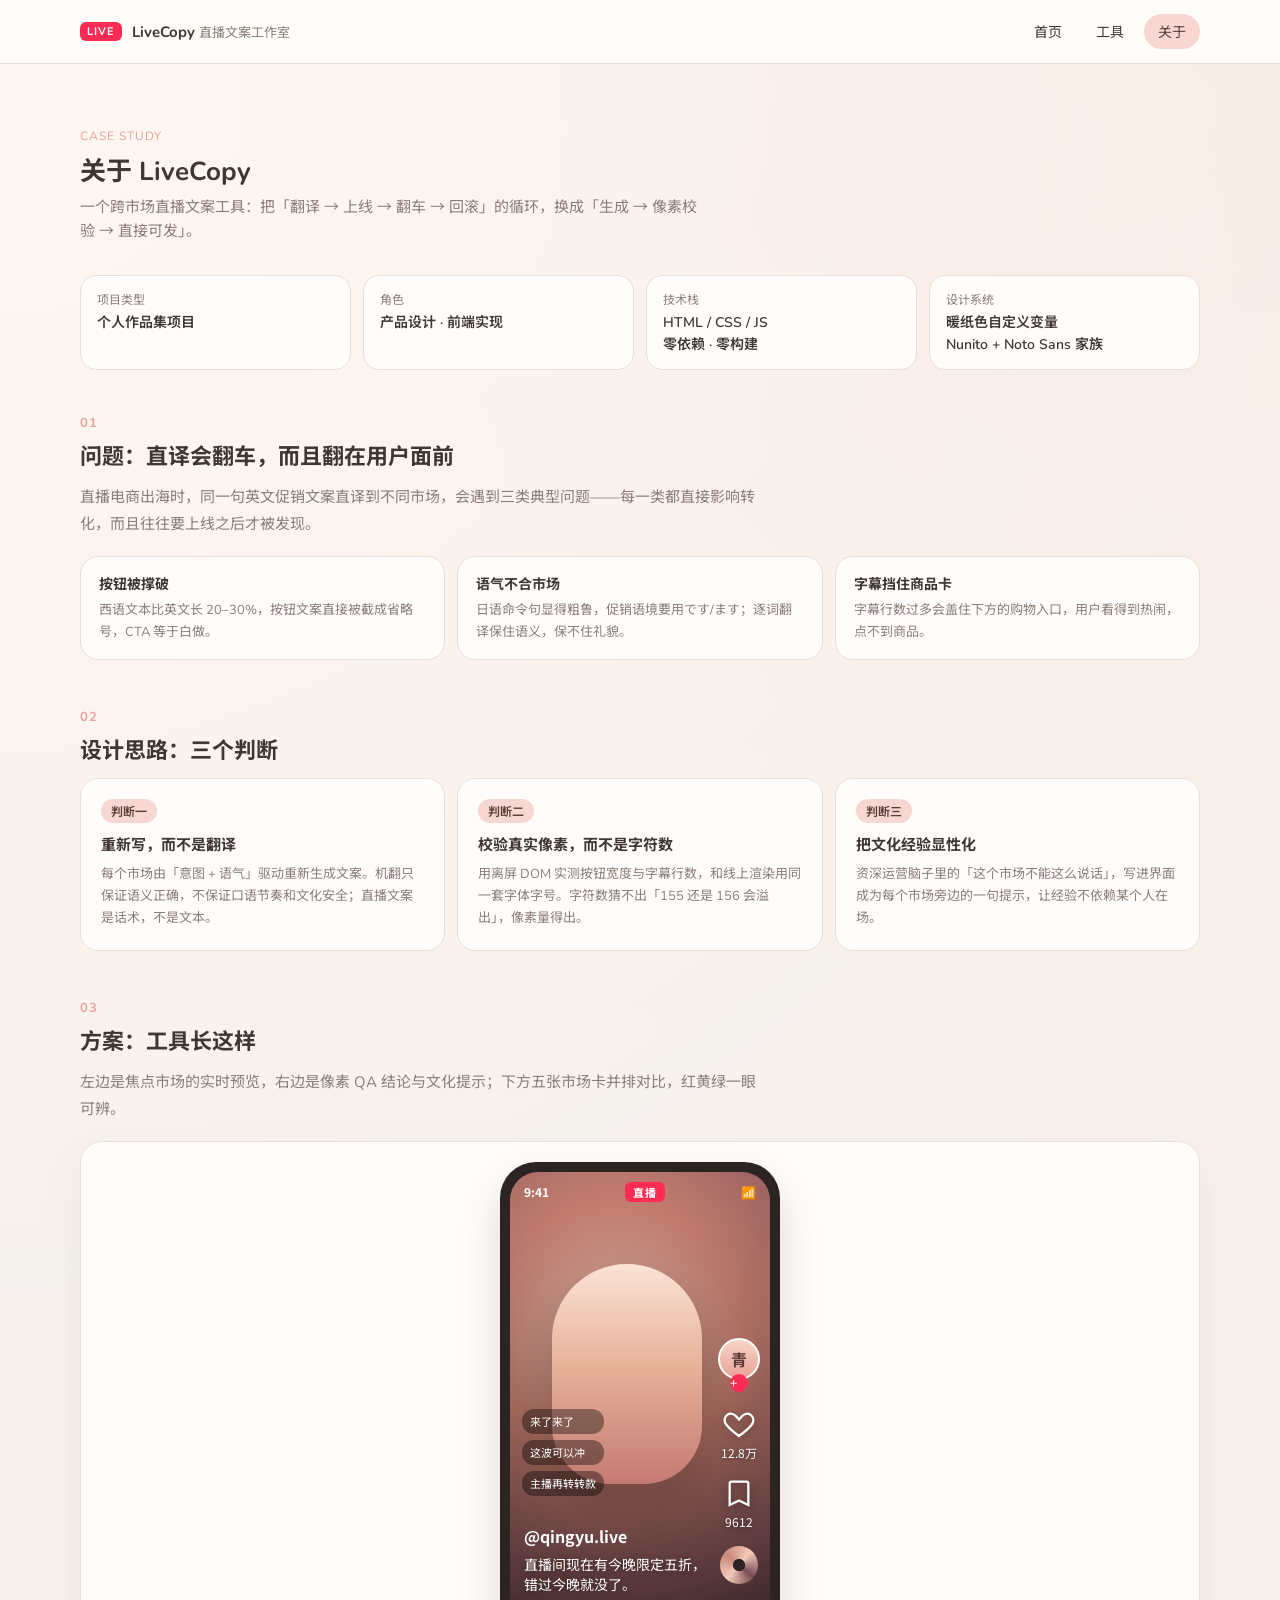
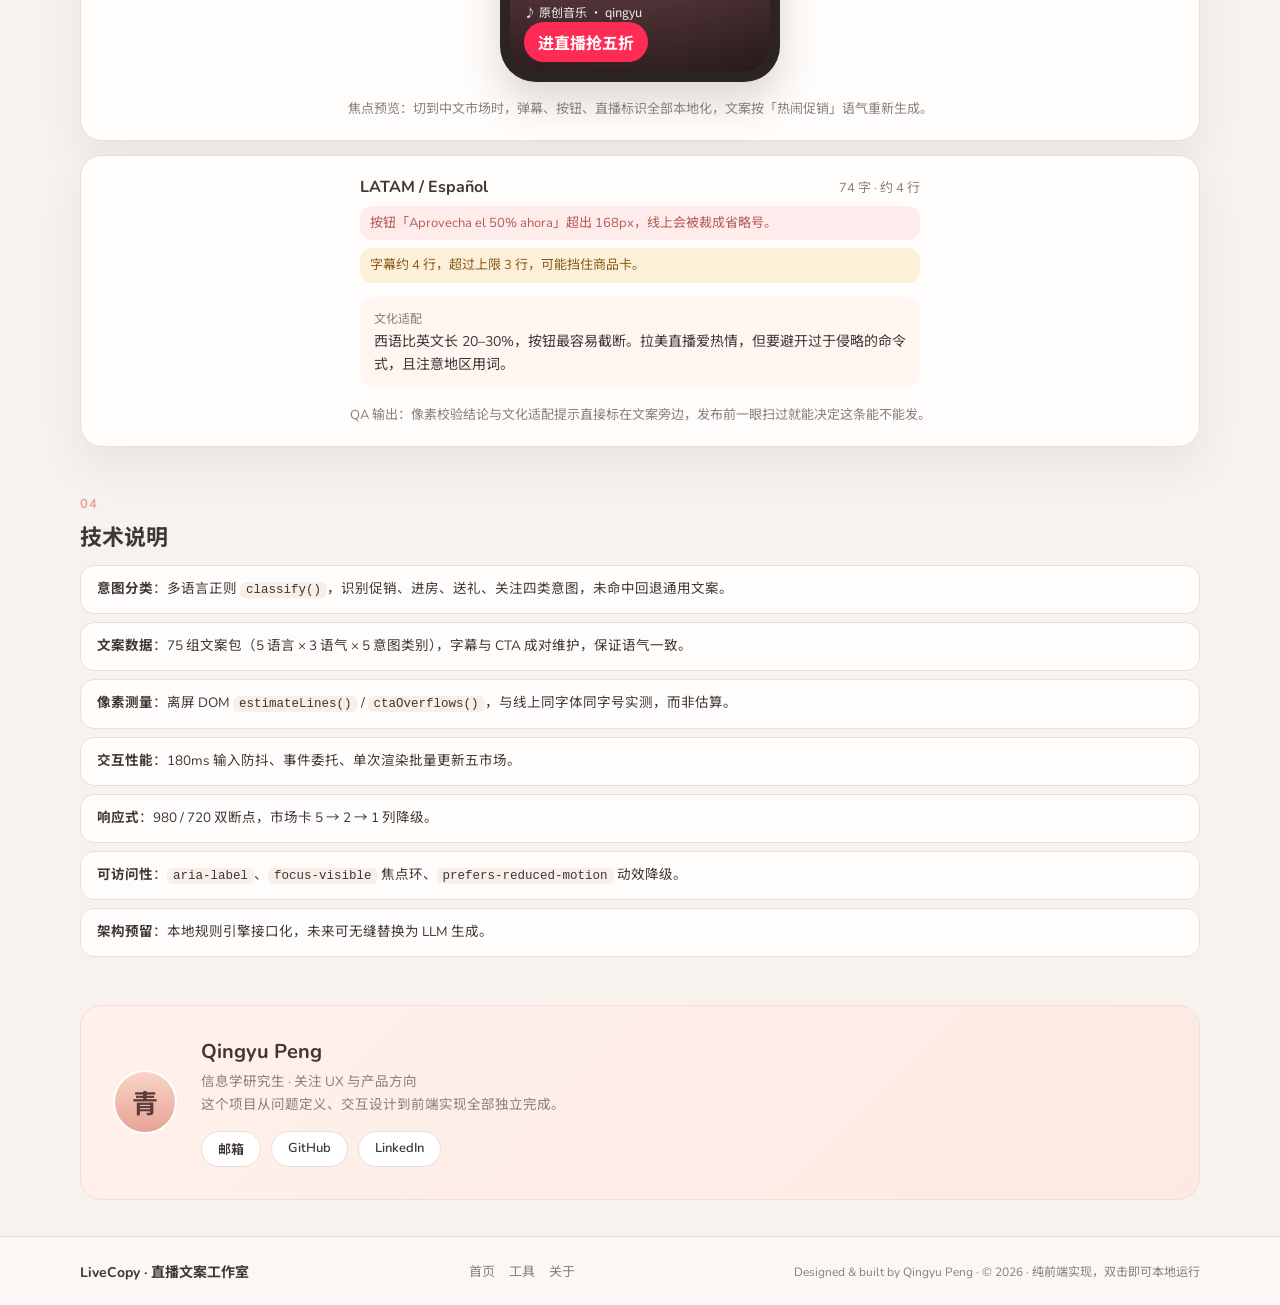
==== about.html @ 01140894 "Add files via upload" ====
<!doctype html>
<html lang="zh-CN">
<head>
  <meta charset="utf-8" />
  <meta name="viewport" content="width=device-width,initial-scale=1" />
  <title>关于 · LiveCopy 直播文案工作室</title>
  <meta name="description" content="LiveCopy 的设计思路：为什么重新写而不是翻译、为什么用真实像素校验、如何把文化适配显性化。Qingyu Peng 的作品集项目。" />
  <meta property="og:title" content="关于 · LiveCopy 直播文案工作室" />
  <meta property="og:description" content="一个跨市场直播文案工具的完整设计过程与思考。" />
  <meta property="og:type" content="website" />
  <link rel="icon" href="data:image/svg+xml,%3Csvg xmlns='http://www.w3.org/2000/svg' viewBox='0 0 32 32'%3E%3Crect width='32' height='32' rx='8' fill='%23fe2c55'/%3E%3Ctext x='16' y='22' font-size='16' text-anchor='middle' fill='white'%3E直%3C/text%3E%3C/svg%3E" />
  <link rel="preconnect" href="https://fonts.googleapis.com" />
  <link rel="preconnect" href="https://fonts.gstatic.com" crossorigin />
  <link href="https://fonts.googleapis.com/css2?family=Noto+Sans+JP:wght@400;700&family=Noto+Sans+KR:wght@400;700&family=Noto+Sans+SC:wght@400;700&family=Nunito:wght@400;500;600;700&display=swap" rel="stylesheet" />
  <link rel="stylesheet" href="styles.css" />
</head>
<body data-page="about">
  <header class="site-nav">
    <div class="nav-inner">
      <a class="brand" href="index.html">
        <span class="brand-pill">LIVE</span>
        <span class="brand-name">LiveCopy <em>直播文案工作室</em></span>
      </a>
      <button class="nav-toggle" type="button" aria-expanded="false" aria-controls="navMenu" aria-label="打开菜单">
        <span></span><span></span><span></span>
      </button>
      <nav class="nav-menu" id="navMenu">
        <a href="index.html" data-nav="home">首页</a>
        <a href="tool.html" data-nav="tool">工具</a>
        <a href="about.html" data-nav="about">关于</a>
      </nav>
    </div>
  </header>

  <main class="container">
    <!-- 页头 -->
    <header class="case-header">
      <p class="eyebrow">Case Study</p>
      <h1>关于 LiveCopy</h1>
      <p class="subtitle">一个跨市场直播文案工具：把「翻译 → 上线 → 翻车 → 回滚」的循环，换成「生成 → 像素校验 → 直接可发」。</p>
    </header>

    <!-- 项目信息 -->
    <dl class="case-meta">
      <div>
        <dt>项目类型</dt>
        <dd>个人作品集项目</dd>
      </div>
      <div>
        <dt>角色</dt>
        <dd>产品设计 · 前端实现</dd>
      </div>
      <div>
        <dt>技术栈</dt>
        <dd>HTML / CSS / JS<br>零依赖 · 零构建</dd>
      </div>
      <div>
        <dt>设计系统</dt>
        <dd>暖纸色自定义变量<br>Nunito + Noto Sans 家族</dd>
      </div>
    </dl>

    <!-- 01 问题 -->
    <section class="case-section">
      <div class="case-num">01</div>
      <h2>问题：直译会翻车，而且翻在用户面前</h2>
      <p class="case-lead">直播电商出海时，同一句英文促销文案直译到不同市场，会遇到三类典型问题——每一类都直接影响转化，而且往往要上线之后才被发现。</p>
      <ul class="case-list">
        <li>
          <strong>按钮被撑破</strong>
          <span>西语文本比英文长 20–30%，按钮文案直接被截成省略号，CTA 等于白做。</span>
        </li>
        <li>
          <strong>语气不合市场</strong>
          <span>日语命令句显得粗鲁，促销语境要用です/ます；逐词翻译保住语义，保不住礼貌。</span>
        </li>
        <li>
          <strong>字幕挡住商品卡</strong>
          <span>字幕行数过多会盖住下方的购物入口，用户看得到热闹，点不到商品。</span>
        </li>
      </ul>
    </section>

    <!-- 02 设计思路 -->
    <section class="case-section">
      <div class="case-num">02</div>
      <h2>设计思路：三个判断</h2>
      <div class="case-thoughts">
        <div class="case-thought">
          <div class="thought-tag">判断一</div>
          <h3>重新写，而不是翻译</h3>
          <p>每个市场由「意图 + 语气」驱动重新生成文案。机翻只保证语义正确，不保证口语节奏和文化安全；直播文案是话术，不是文本。</p>
        </div>
        <div class="case-thought">
          <div class="thought-tag">判断二</div>
          <h3>校验真实像素，而不是字符数</h3>
          <p>用离屏 DOM 实测按钮宽度与字幕行数，和线上渲染用同一套字体字号。字符数猜不出「155 还是 156 会溢出」，像素量得出。</p>
        </div>
        <div class="case-thought">
          <div class="thought-tag">判断三</div>
          <h3>把文化经验显性化</h3>
          <p>资深运营脑子里的「这个市场不能这么说话」，写进界面成为每个市场旁边的一句提示，让经验不依赖某个人在场。</p>
        </div>
      </div>
    </section>

    <!-- 03 方案展示 -->
    <section class="case-section">
      <div class="case-num">03</div>
      <h2>方案：工具长这样</h2>
      <p class="case-lead">左边是焦点市场的实时预览，右边是像素 QA 结论与文化提示；下方五张市场卡并排对比，红黄绿一眼可辨。</p>

      <div class="case-figures">
        <figure class="case-figure">
          <div class="case-figure-phone" aria-hidden="true">
            <div class="phone">
              <div class="phone-screen lang-zh">
                <div class="video-scene"></div>
                <div class="status-bar">
                  <span>9:41</span>
                  <span class="live-pill">直播</span>
                  <span>📶</span>
                </div>
                <div class="comment-stream">
                  <div class="live-comment">来了来了</div>
                  <div class="live-comment">这波可以冲</div>
                  <div class="live-comment">主播再转转款</div>
                </div>
                <div class="side-actions">
                  <span class="avatar-btn">
                    <span class="avatar">青</span>
                    <span class="follow">+</span>
                  </span>
                  <span class="icon-btn">
                    <svg viewBox="0 0 24 24" class="icon heart">
                      <path d="M12 21s-6.2-4.35-9.33-8.22C.5 10.2.7 6.9 3.2 5.15 5.3 3.7 8 4.1 9.6 6.05L12 8.7l2.4-2.65C16 4.1 18.7 3.7 20.8 5.15c2.5 1.75 2.7 5.05.53 7.63C18.2 16.65 12 21 12 21z"/>
                    </svg>
                    <span class="count">12.8万</span>
                  </span>
                  <span class="icon-btn">
                    <svg viewBox="0 0 24 24" class="icon bookmark">
                      <path d="M6.5 3.5h11A1.5 1.5 0 0 1 19 5v16l-7-3.4L5 21V5A1.5 1.5 0 0 1 6.5 3.5z"/>
                    </svg>
                    <span class="count">9612</span>
                  </span>
                  <span class="disc"></span>
                </div>
                <div class="video-caption">
                  <div class="username">@qingyu.live</div>
                  <p class="caption-text">直播间现在有今晚限定五折，错过今晚就没了。</p>
                  <div class="music-row">♪ 原创音乐 · qingyu</div>
                  <div class="action-row">
                    <span class="cta">进直播抢五折</span>
                  </div>
                </div>
              </div>
            </div>
          </div>
          <figcaption>焦点预览：切到中文市场时，弹幕、按钮、直播标识全部本地化，文案按「热闹促销」语气重新生成。</figcaption>
        </figure>

        <figure class="case-figure">
          <div class="case-figure-qa">
            <div class="caption-top">
              <div class="meta-title">LATAM / Español</div>
              <div class="char-count">74 字 · 约 4 行</div>
            </div>
            <ul class="issue-list">
              <li class="bad">按钮「Aprovecha el 50% ahora」超出 168px，线上会被裁成省略号。</li>
              <li class="warn">字幕约 4 行，超过上限 3 行，可能挡住商品卡。</li>
            </ul>
            <div class="culture-card">
              <div class="culture-label">文化适配</div>
              <p>西语比英文长 20–30%，按钮最容易截断。拉美直播爱热情，但要避开过于侵略的命令式，且注意地区用词。</p>
            </div>
          </div>
          <figcaption>QA 输出：像素校验结论与文化适配提示直接标在文案旁边，发布前一眼扫过就能决定这条能不能发。</figcaption>
        </figure>
      </div>
    </section>

    <!-- 04 技术说明 -->
    <section class="case-section">
      <div class="case-num">04</div>
      <h2>技术说明</h2>
      <ul class="tech-list">
        <li><strong>意图分类</strong>：多语言正则 <code>classify()</code>，识别促销、进房、送礼、关注四类意图，未命中回退通用文案。</li>
        <li><strong>文案数据</strong>：75 组文案包（5 语言 × 3 语气 × 5 意图类别），字幕与 CTA 成对维护，保证语气一致。</li>
        <li><strong>像素测量</strong>：离屏 DOM <code>estimateLines()</code> / <code>ctaOverflows()</code>，与线上同字体同字号实测，而非估算。</li>
        <li><strong>交互性能</strong>：180ms 输入防抖、事件委托、单次渲染批量更新五市场。</li>
        <li><strong>响应式</strong>：980 / 720 双断点，市场卡 5 → 2 → 1 列降级。</li>
        <li><strong>可访问性</strong>：<code>aria-label</code>、<code>focus-visible</code> 焦点环、<code>prefers-reduced-motion</code> 动效降级。</li>
        <li><strong>架构预留</strong>：本地规则引擎接口化，未来可无缝替换为 LLM 生成。</li>
      </ul>
    </section>

    <!-- 署名 -->
    <section class="author-card">
      <span class="avatar author-avatar" aria-hidden="true">青</span>
      <div class="author-info">
        <h2>Qingyu Peng</h2>
        <p>信息学研究生 · 关注 UX 与产品方向<br/>这个项目从问题定义、交互设计到前端实现全部独立完成。</p>
        <div class="author-links">
          <!-- TODO: 替换为真实联系方式（邮箱 mailto:、GitHub、LinkedIn 链接） -->
          <a class="author-link" href="#">邮箱</a>
          <a class="author-link" href="#">GitHub</a>
          <a class="author-link" href="#">LinkedIn</a>
        </div>
      </div>
    </section>
  </main>

  <footer class="site-footer">
    <div class="footer-inner">
      <p class="footer-brand">LiveCopy · 直播文案工作室</p>
      <nav class="footer-nav">
        <a href="index.html">首页</a>
        <a href="tool.html">工具</a>
        <a href="about.html">关于</a>
      </nav>
      <p class="footer-meta">Designed &amp; built by Qingyu Peng · © 2026 · 纯前端实现，双击即可本地运行</p>
    </div>
  </footer>

  <script src="site.js"></script>
</body>
</html>
---- styles.css ----
:root {
  --bg: #f7f2ee;
  --paper: #fffdfb;
  --ink: #3f3734;
  --muted: #8a7e78;
  --line: #eadfd6;
  --rose: #e8a39d;
  --tiktok-red: #fe2c55;
  --shadow: 0 18px 40px rgba(90, 60, 50, 0.08);
}

* { box-sizing: border-box; }

body {
  margin: 0;
  font-family: Nunito, "Noto Sans SC", "PingFang SC", sans-serif;
  background:
    radial-gradient(circle at top left, #fff6f1 0%, transparent 42%),
    radial-gradient(circle at top right, #f8ebe4 0%, transparent 38%),
    var(--bg);
  color: var(--ink);
  -webkit-font-smoothing: antialiased;
  padding: 0 20px 48px;
}

.container {
  max-width: 1120px;
  margin: 0 auto;
}

.page-header { margin-bottom: 20px; }

.eyebrow {
  margin: 0 0 6px;
  color: var(--rose);
  font-size: 12px;
  letter-spacing: 0.08em;
  text-transform: uppercase;
}

h1 {
  margin: 0;
  font-size: 26px;
  font-weight: 700;
}

.subtitle {
  margin: 6px 0 0;
  color: var(--muted);
  font-size: 14px;
  line-height: 1.6;
  max-width: 42em;
}

.editor,
.preview,
.compare,
.feature-card {
  background: var(--paper);
  border: 1px solid var(--line);
  border-radius: 22px;
  padding: 20px;
  margin-bottom: 18px;
  box-shadow: var(--shadow);
}

h2 {
  margin: 0 0 14px;
  font-size: 16px;
  font-weight: 700;
}

label {
  display: block;
  margin-bottom: 8px;
  color: var(--muted);
  font-size: 13px;
}

textarea {
  width: 100%;
  font: inherit;
  font-size: 15px;
  padding: 14px 16px;
  border-radius: 16px;
  border: 1px solid var(--line);
  background: #fff9f6;
  color: var(--ink);
  resize: vertical;
  outline: none;
}

textarea:focus,
.limits input:focus {
  border-color: var(--rose);
  box-shadow: 0 0 0 4px rgba(232, 163, 157, 0.18);
}

.controls {
  display: flex;
  justify-content: space-between;
  gap: 12px;
  align-items: center;
  margin-top: 14px;
  flex-wrap: wrap;
}

.tones,
.limits {
  display: flex;
  align-items: center;
  gap: 8px;
  flex-wrap: wrap;
  color: var(--muted);
  font-size: 13px;
}

.tone-btn {
  background: #fff;
  border: 1px solid var(--line);
  color: var(--ink);
  padding: 7px 12px;
  border-radius: 999px;
  cursor: pointer;
  font: inherit;
  font-size: 13px;
}

.tone-btn.active {
  background: #f8d7d3;
  border-color: transparent;
  color: #5c3c39;
}

.limits label {
  display: inline-flex;
  gap: 8px;
  align-items: center;
  margin: 0;
}

.limits input {
  width: 72px;
  padding: 6px 8px;
  border-radius: 10px;
  background: #fff9f6;
  border: 1px solid var(--line);
  color: var(--ink);
  font: inherit;
}

.tone-hint {
  margin: 12px 0 0;
  color: var(--muted);
  font-size: 13px;
}

.tiktok-card {
  display: flex;
  gap: 24px;
  align-items: flex-start;
  flex-wrap: wrap;
}

.phone {
  width: 280px;
  flex: 0 0 280px;
  padding: 10px;
  border-radius: 36px;
  background: #2b2422;
  box-shadow: 0 20px 40px rgba(60, 40, 35, 0.18);
}

.phone-screen {
  position: relative;
  height: 500px;
  border-radius: 28px;
  overflow: hidden;
  color: #fff;
}

.phone-screen[dir="rtl"] .video-caption {
  left: 64px;
  right: 14px;
  text-align: right;
}

.phone-screen[dir="rtl"] .comment-stream {
  left: auto;
  right: 12px;
}

.phone-screen.lang-ja { font-family: "Noto Sans JP", Nunito, sans-serif; }
.phone-screen.lang-ko { font-family: "Noto Sans KR", Nunito, sans-serif; }
.phone-screen.lang-zh { font-family: "Noto Sans SC", Nunito, sans-serif; }

.video-scene {
  position: absolute;
  inset: 0;
  background:
    linear-gradient(180deg, rgba(20, 12, 10, 0.08) 0%, rgba(20, 12, 10, 0.55) 100%),
    radial-gradient(circle at 40% 32%, #f3c7b8 0%, #d98b7a 34%, #8f5b63 70%, #3b2a32 100%);
}

.video-scene::after {
  content: "";
  position: absolute;
  width: 150px;
  height: 220px;
  left: 42px;
  top: 92px;
  border-radius: 90px 90px 70px 70px;
  background: linear-gradient(180deg, #fbe3d6, #e8b39a 45%, #c47a72);
  box-shadow: 0 18px 30px rgba(40, 20, 20, 0.18);
}

.status-bar {
  position: relative;
  z-index: 2;
  display: flex;
  justify-content: space-between;
  align-items: center;
  padding: 10px 14px 0;
  font-size: 12px;
  font-weight: 700;
}

.live-pill {
  background: var(--tiktok-red);
  border-radius: 6px;
  padding: 2px 8px;
  letter-spacing: 0.08em;
  font-size: 11px;
}

.comment-stream {
  position: absolute;
  left: 12px;
  bottom: 176px;
  z-index: 2;
  display: flex;
  flex-direction: column;
  gap: 6px;
  max-width: 58%;
}

.live-comment {
  background: rgba(0, 0, 0, 0.38);
  border-radius: 12px;
  padding: 5px 8px;
  font-size: 11px;
  line-height: 1.35;
}

.side-actions {
  position: absolute;
  right: 10px;
  bottom: 88px;
  z-index: 2;
  display: flex;
  flex-direction: column;
  align-items: center;
  gap: 16px;
}

.avatar-btn,
.icon-btn {
  background: none;
  border: 0;
  color: #fff;
  padding: 0;
  cursor: pointer;
  display: flex;
  flex-direction: column;
  align-items: center;
  gap: 4px;
  font: inherit;
}

.avatar {
  width: 42px;
  height: 42px;
  border-radius: 50%;
  border: 2px solid #fff;
  display: grid;
  place-items: center;
  background: linear-gradient(180deg, #f8d4c8, #e7a396);
  color: #5c3c39;
  font-weight: 700;
}

.follow {
  width: 18px;
  height: 18px;
  margin-top: -10px;
  border-radius: 50%;
  background: var(--tiktok-red);
  font-size: 13px;
  line-height: 18px;
}

.icon {
  width: 32px;
  height: 32px;
  fill: #fff;
  filter: drop-shadow(0 2px 4px rgba(0, 0, 0, 0.35));
}

.icon.heart,
.icon.bookmark {
  fill: none;
  stroke: #fff;
  stroke-width: 1.7;
}

.icon-btn.active .heart {
  fill: var(--tiktok-red);
  stroke: var(--tiktok-red);
}

.icon-btn.active .bookmark {
  fill: #f5d67b;
  stroke: #f5d67b;
}

.count {
  font-size: 12px;
  text-shadow: 0 1px 4px rgba(0, 0, 0, 0.45);
}

.disc {
  width: 38px;
  height: 38px;
  border-radius: 50%;
  background:
    radial-gradient(circle at center, #2b2422 22%, transparent 23%),
    conic-gradient(from 40deg, #f3c9b8, #7a4d55, #f3c9b8, #c98a7a, #f3c9b8);
  animation: spin 6s linear infinite;
}

@keyframes spin {
  to { transform: rotate(360deg); }
}

.video-caption {
  position: absolute;
  left: 14px;
  right: 64px;
  bottom: 18px;
  z-index: 2;
}

.username {
  font-weight: 700;
  margin-bottom: 6px;
}

.caption-text {
  margin: 0 0 8px;
  font-size: 14px;
  line-height: 1.45;
  min-height: 40px;
  white-space: pre-wrap;
  text-shadow: 0 1px 6px rgba(0, 0, 0, 0.4);
}

.music-row {
  font-size: 12px;
  opacity: 0.92;
  margin-bottom: 10px;
}

.cta {
  padding: 8px 14px;
  border-radius: 999px;
  background: var(--tiktok-red);
  border: none;
  color: #fff;
  font: inherit;
  font-weight: 700;
  cursor: pointer;
  max-width: 100%;
  overflow: hidden;
  text-overflow: ellipsis;
  white-space: nowrap;
}

.cta.is-overflow {
  box-shadow: 0 0 0 2px #ffd18a;
}

.caption-area {
  flex: 1;
  min-width: 260px;
  padding-top: 8px;
}

.caption-top {
  display: flex;
  justify-content: space-between;
  align-items: center;
  margin-bottom: 8px;
}

.meta-title { font-weight: 700; }
.char-count { color: var(--muted); font-size: 13px; }

.issue-list {
  list-style: none;
  margin: 0 0 14px;
  padding: 0;
  display: flex;
  flex-direction: column;
  gap: 8px;
}

.issue-list li {
  padding: 8px 10px;
  border-radius: 12px;
  font-size: 13px;
  line-height: 1.45;
}

.issue-list .ok { background: #eef6ef; color: #3d6b46; }
.issue-list .warn { background: #fdf0d8; color: #8a5a18; }
.issue-list .bad { background: #fdeceb; color: #b45a57; }

.culture-card {
  background: #fff6f2;
  border-radius: 14px;
  padding: 12px 14px;
  margin-bottom: 16px;
}

.culture-label {
  font-size: 12px;
  color: var(--muted);
  margin-bottom: 4px;
}

.culture-card p {
  margin: 0;
  font-size: 14px;
  line-height: 1.6;
}

.helper {
  margin: -4px 0 14px;
  color: var(--muted);
  font-size: 13px;
  line-height: 1.6;
}

.copy-row {
  display: flex;
  gap: 12px;
  align-items: center;
}

#copyBtn {
  padding: 9px 14px;
  border-radius: 999px;
  background: #fff;
  color: var(--ink);
  border: 1px solid var(--line);
  cursor: pointer;
  font: inherit;
}

#copyBtn:hover { background: #fff6f2; }
.status { color: var(--muted); font-size: 13px; }

.market-grid {
  display: grid;
  grid-template-columns: repeat(5, minmax(0, 1fr));
  gap: 10px;
}

.market-card {
  border: 1px solid var(--line);
  border-radius: 16px;
  padding: 12px;
  cursor: pointer;
  background: #fff;
  text-align: start;
  font: inherit;
  color: inherit;
  min-height: 168px;
}

.market-card.active {
  border-color: #e8a39d;
  background: #fff6f3;
}

.market-card.risk {
  box-shadow: inset 0 0 0 1px #e8a39d;
}

.market-top {
  display: flex;
  justify-content: space-between;
  gap: 6px;
  align-items: center;
  margin-bottom: 8px;
}

.market-name {
  font-weight: 700;
  font-size: 13px;
}

.badges {
  display: flex;
  gap: 4px;
  flex-wrap: wrap;
}

.badge {
  font-size: 10px;
  border-radius: 999px;
  padding: 2px 6px;
  white-space: nowrap;
}

.badge.ok { background: #e8f4ea; color: #3d6b46; }
.badge.warn { background: #fdf0d8; color: #8a5a18; }
.badge.bad { background: #fdeceb; color: #b45a57; }

.mini-caption {
  font-size: 12px;
  line-height: 1.4;
  min-height: 34px;
  margin: 0 0 8px;
  color: #5c504c;
}

.mini-cta {
  display: inline-block;
  max-width: 100%;
  padding: 5px 10px;
  border-radius: 999px;
  background: var(--tiktok-red);
  color: #fff;
  font-size: 12px;
  font-weight: 700;
  overflow: hidden;
  text-overflow: ellipsis;
  white-space: nowrap;
}

.mini-note {
  margin: 8px 0 0;
  font-size: 11px;
  color: var(--muted);
  line-height: 1.4;
}

.note {
  color: var(--muted);
  margin: 8px 4px 0;
  font-size: 13px;
  line-height: 1.6;
}

.measure-wrap {
  position: absolute;
  left: -9999px;
  top: 0;
  width: 202px;
}

.measure-caption {
  color: #000;
  text-shadow: none;
}

@media (max-width: 980px) {
  .market-grid {
    grid-template-columns: repeat(2, minmax(0, 1fr));
  }
}

@media (max-width: 720px) {
  .phone { margin: 0 auto; }
  .market-grid { grid-template-columns: 1fr; }
}

/* ============================================================
   全站：可访问性
   ============================================================ */

:focus-visible {
  outline: 2px solid var(--rose);
  outline-offset: 2px;
}

/* ============================================================
   全站：顶部导航
   ============================================================ */

.site-nav {
  position: sticky;
  top: 0;
  z-index: 50;
  margin: 0 -20px 24px;
  padding: 0 20px;
  background: rgba(255, 253, 251, 0.92);
  backdrop-filter: blur(8px);
  -webkit-backdrop-filter: blur(8px);
  border-bottom: 1px solid var(--line);
}

.nav-inner {
  position: relative;
  max-width: 1120px;
  margin: 0 auto;
  display: flex;
  align-items: center;
  justify-content: space-between;
  gap: 16px;
  padding: 14px 0;
}

.brand {
  display: inline-flex;
  align-items: center;
  gap: 10px;
  text-decoration: none;
  color: var(--ink);
  font-weight: 700;
  font-size: 15px;
}

.brand em {
  font-style: normal;
  font-weight: 400;
  color: var(--muted);
  font-size: 13px;
}

.brand-pill {
  background: var(--tiktok-red);
  color: #fff;
  border-radius: 6px;
  padding: 2px 7px;
  font-size: 11px;
  letter-spacing: 0.08em;
  font-weight: 700;
}

.nav-menu {
  display: flex;
  gap: 6px;
}

.nav-menu a {
  padding: 7px 14px;
  border-radius: 999px;
  text-decoration: none;
  color: var(--ink);
  font-size: 14px;
  transition: background 0.15s ease;
}

.nav-menu a:hover { background: #fff6f3; }

.nav-menu a.active {
  background: #f8d7d3;
  color: #5c3c39;
}

.nav-toggle {
  display: none;
  flex-direction: column;
  justify-content: center;
  gap: 5px;
  width: 40px;
  height: 40px;
  padding: 9px;
  background: none;
  border: 0;
  cursor: pointer;
}

.nav-toggle span {
  display: block;
  height: 2px;
  width: 100%;
  border-radius: 2px;
  background: var(--ink);
  transition: transform 0.2s ease, opacity 0.2s ease;
}

.nav-toggle.open span:nth-child(1) { transform: translateY(7px) rotate(45deg); }
.nav-toggle.open span:nth-child(2) { opacity: 0; }
.nav-toggle.open span:nth-child(3) { transform: translateY(-7px) rotate(-45deg); }

/* ============================================================
   全站：页脚
   ============================================================ */

.site-footer {
  margin: 36px -20px -48px;
  padding: 24px 20px;
  border-top: 1px solid var(--line);
  background: #fbf7f4;
}

.footer-inner {
  max-width: 1120px;
  margin: 0 auto;
  display: flex;
  align-items: center;
  justify-content: space-between;
  gap: 12px;
  flex-wrap: wrap;
}

.footer-brand {
  margin: 0;
  font-weight: 700;
  font-size: 14px;
}

.footer-nav {
  display: flex;
  gap: 14px;
}

.footer-nav a {
  color: var(--muted);
  text-decoration: none;
  font-size: 13px;
}

.footer-nav a:hover { color: var(--ink); }

.footer-meta {
  margin: 0;
  color: var(--muted);
  font-size: 12px;
}

@media (max-width: 720px) {
  .nav-toggle { display: flex; }

  .nav-menu {
    display: none;
    position: absolute;
    top: calc(100% + 10px);
    right: 0;
    flex-direction: column;
    gap: 4px;
    min-width: 168px;
    padding: 8px;
    background: var(--paper);
    border: 1px solid var(--line);
    border-radius: 16px;
    box-shadow: var(--shadow);
  }

  .nav-menu.open { display: flex; }

  .nav-menu a { display: block; }

  .footer-inner {
    flex-direction: column;
    text-align: center;
  }
}

/* ============================================================
   首页
   ============================================================ */

.hero {
  display: grid;
  grid-template-columns: minmax(0, 1fr) auto;
  gap: 48px;
  align-items: center;
  padding: 56px 0 64px;
}

.hero-title {
  margin: 0 0 16px;
  font-size: 42px;
  line-height: 1.22;
  font-weight: 700;
  letter-spacing: -0.01em;
}

.hero-sub {
  margin: 0 0 28px;
  color: var(--muted);
  font-size: 16px;
  line-height: 1.75;
  max-width: 34em;
}

.hero-actions {
  display: flex;
  gap: 12px;
  flex-wrap: wrap;
}

.btn-lg {
  display: inline-block;
  padding: 13px 24px;
  border-radius: 999px;
  background: var(--tiktok-red);
  color: #fff;
  font-weight: 700;
  font-size: 15px;
  text-decoration: none;
  transition: transform 0.15s ease, box-shadow 0.15s ease;
}

.btn-lg:hover {
  transform: translateY(-1px);
  box-shadow: 0 10px 24px rgba(254, 44, 85, 0.28);
}

.btn-ghost {
  display: inline-block;
  padding: 13px 24px;
  border-radius: 999px;
  background: #fff;
  color: var(--ink);
  border: 1px solid var(--line);
  font-weight: 600;
  font-size: 15px;
  text-decoration: none;
  transition: background 0.15s ease;
}

.btn-ghost:hover { background: #fff6f2; }

.hero-visual {
  position: relative;
}

.hero-visual .phone {
  transform: rotate(2deg);
  transition: transform 0.3s ease;
}

.hero-visual:hover .phone { transform: rotate(0deg); }

.hero-card {
  position: absolute;
  left: -26px;
  bottom: -24px;
  width: 216px;
  min-height: 0;
  display: block;
  padding: 12px;
  text-decoration: none;
  transform: rotate(-3deg);
  box-shadow: 0 18px 36px rgba(90, 60, 50, 0.18);
}

.home-section { margin-bottom: 44px; }

.section-head { margin-bottom: 18px; }

.section-title {
  margin: 0 0 6px;
  font-size: 24px;
  font-weight: 700;
}

.section-sub {
  margin: 0;
  color: var(--muted);
  font-size: 14px;
  line-height: 1.65;
}

.feature-grid {
  display: grid;
  grid-template-columns: repeat(2, minmax(0, 1fr));
  gap: 14px;
}

.feature-card h3 {
  margin: 0 0 6px;
  font-size: 15px;
}

.feature-card > p {
  margin: 0 0 14px;
  color: var(--muted);
  font-size: 13px;
  line-height: 1.65;
}

.feature-demo .culture-card { margin-bottom: 0; }

.badge-row {
  display: flex;
  gap: 6px;
  flex-wrap: wrap;
}

.tone-row {
  display: flex;
  gap: 8px;
  flex-wrap: wrap;
}

.feature-demo .tone-btn { pointer-events: none; }

.steps {
  display: grid;
  grid-template-columns: repeat(3, minmax(0, 1fr));
  gap: 14px;
}

.step {
  padding: 20px;
  border: 1px solid var(--line);
  border-radius: 18px;
  background: var(--paper);
}

.step-num {
  margin-bottom: 8px;
  font-size: 26px;
  font-weight: 700;
  color: var(--rose);
  letter-spacing: 0.04em;
}

.step h3 {
  margin: 0 0 6px;
  font-size: 15px;
}

.step p {
  margin: 0;
  color: var(--muted);
  font-size: 13px;
  line-height: 1.65;
}

.market-card.is-link {
  display: block;
  text-decoration: none;
}

.market-card.is-link:hover {
  border-color: #e8a39d;
  background: #fff6f3;
}

.cta-band {
  text-align: center;
  padding: 44px 24px;
  border-radius: 22px;
  background: linear-gradient(135deg, #fff1ec, #fde9e2);
  border: 1px solid #f6ddd4;
  margin-bottom: 8px;
}

.cta-band h2 {
  margin: 0 0 8px;
  font-size: 22px;
}

.cta-band p {
  margin: 0 0 20px;
  color: var(--muted);
  font-size: 14px;
}

/* 首页手机弹幕进场动效 */
@keyframes commentIn {
  from { opacity: 0; transform: translateY(6px); }
  to { opacity: 1; transform: translateY(0); }
}

.hero-visual .live-comment {
  opacity: 0;
  animation: commentIn 0.5s ease forwards;
}

.hero-visual .live-comment:nth-child(2) { animation-delay: 1.2s; }
.hero-visual .live-comment:nth-child(3) { animation-delay: 2.4s; }

@media (max-width: 980px) {
  .hero {
    grid-template-columns: 1fr;
    gap: 40px;
    padding: 40px 0 48px;
  }

  .hero-visual { justify-self: center; }
}

@media (max-width: 720px) {
  .hero-title { font-size: 32px; }

  .feature-grid { grid-template-columns: 1fr; }

  .steps { grid-template-columns: 1fr; }

  .hero-card { left: -10px; bottom: -18px; }
}

/* ============================================================
   关于页
   ============================================================ */

.case-header {
  padding: 40px 0 8px;
}

.case-header .subtitle {
  font-size: 15px;
}

.case-meta {
  display: grid;
  grid-template-columns: repeat(4, minmax(0, 1fr));
  gap: 12px;
  margin: 24px 0 44px;
}

.case-meta > div {
  background: var(--paper);
  border: 1px solid var(--line);
  border-radius: 16px;
  padding: 14px 16px;
}

.case-meta dt {
  font-size: 12px;
  color: var(--muted);
  margin-bottom: 4px;
}

.case-meta dd {
  margin: 0;
  font-size: 14px;
  font-weight: 600;
  line-height: 1.55;
}

.case-section { margin-bottom: 48px; }

.case-num {
  margin-bottom: 6px;
  color: var(--rose);
  font-size: 13px;
  font-weight: 700;
  letter-spacing: 0.1em;
}

.case-section h2 {
  margin: 0 0 12px;
  font-size: 22px;
}

.case-lead {
  margin: 0 0 18px;
  max-width: 46em;
  color: var(--muted);
  font-size: 15px;
  line-height: 1.8;
}

.case-list {
  list-style: none;
  margin: 0;
  padding: 0;
  display: grid;
  grid-template-columns: repeat(3, minmax(0, 1fr));
  gap: 12px;
}

.case-list li {
  display: flex;
  flex-direction: column;
  gap: 6px;
  padding: 16px 18px;
  background: var(--paper);
  border: 1px solid var(--line);
  border-radius: 18px;
}

.case-list strong {
  font-size: 14px;
}

.case-list span {
  color: var(--muted);
  font-size: 13px;
  line-height: 1.65;
}

.case-thoughts {
  display: grid;
  grid-template-columns: repeat(3, minmax(0, 1fr));
  gap: 12px;
}

.case-thought {
  padding: 20px;
  background: var(--paper);
  border: 1px solid var(--line);
  border-radius: 18px;
}

.thought-tag {
  display: inline-block;
  margin-bottom: 10px;
  padding: 3px 10px;
  border-radius: 999px;
  background: #f8d7d3;
  color: #5c3c39;
  font-size: 12px;
  font-weight: 600;
}

.case-thought h3 {
  margin: 0 0 8px;
  font-size: 15px;
}

.case-thought p {
  margin: 0;
  color: var(--muted);
  font-size: 13px;
  line-height: 1.7;
}

.case-figures {
  display: grid;
  gap: 14px;
  margin: 0;
}

.case-figure {
  margin: 0;
  padding: 20px;
  background: var(--paper);
  border: 1px solid var(--line);
  border-radius: 22px;
  box-shadow: var(--shadow);
}

.case-figure-phone {
  display: flex;
  justify-content: center;
  margin-bottom: 16px;
}

.case-figure-qa {
  max-width: 560px;
  margin: 0 auto 16px;
}

.case-figure-qa .issue-list { margin-bottom: 14px; }

.case-figure figcaption {
  color: var(--muted);
  font-size: 13px;
  line-height: 1.7;
  text-align: center;
}

.tech-list {
  list-style: none;
  margin: 0;
  padding: 0;
  display: grid;
  gap: 8px;
}

.tech-list li {
  padding: 12px 16px;
  background: var(--paper);
  border: 1px solid var(--line);
  border-radius: 14px;
  font-size: 13.5px;
  line-height: 1.7;
}

.tech-list code {
  padding: 1px 6px;
  border-radius: 6px;
  background: #f8efe9;
  font-size: 12.5px;
}

.author-card {
  display: flex;
  align-items: center;
  gap: 24px;
  padding: 32px;
  border-radius: 22px;
  background: linear-gradient(135deg, #fff1ec, #fde9e2);
  border: 1px solid #f6ddd4;
}

.author-avatar {
  flex: 0 0 auto;
  width: 64px;
  height: 64px;
  font-size: 26px;
}

.author-info h2 {
  margin: 0 0 6px;
  font-size: 20px;
}

.author-info > p {
  margin: 0 0 14px;
  color: var(--muted);
  font-size: 13.5px;
  line-height: 1.7;
}

.author-links {
  display: flex;
  gap: 10px;
  flex-wrap: wrap;
}

.author-link {
  display: inline-block;
  padding: 7px 16px;
  border-radius: 999px;
  background: #fff;
  border: 1px solid var(--line);
  color: var(--ink);
  font-size: 13px;
  font-weight: 600;
  text-decoration: none;
  transition: background 0.15s ease;
}

.author-link:hover { background: #fff6f2; }

@media (max-width: 980px) {
  .case-meta { grid-template-columns: repeat(2, minmax(0, 1fr)); }
  .case-list { grid-template-columns: 1fr; }
  .case-thoughts { grid-template-columns: 1fr; }
}

@media (max-width: 720px) {
  .case-meta { grid-template-columns: 1fr; }
  .case-section h2 { font-size: 19px; }
  .author-card {
    flex-direction: column;
    text-align: center;
  }
  .author-links { justify-content: center; }
}

/* ============================================================
   动效降级
   ============================================================ */

@media (prefers-reduced-motion: reduce) {
  .disc { animation: none; }

  .hero-visual .live-comment {
    animation: none;
    opacity: 1;
  }

  .hero-visual .phone,
  .btn-lg,
  .market-card.is-link,
  .nav-menu a,
  .author-link {
    transition: none;
  }
}
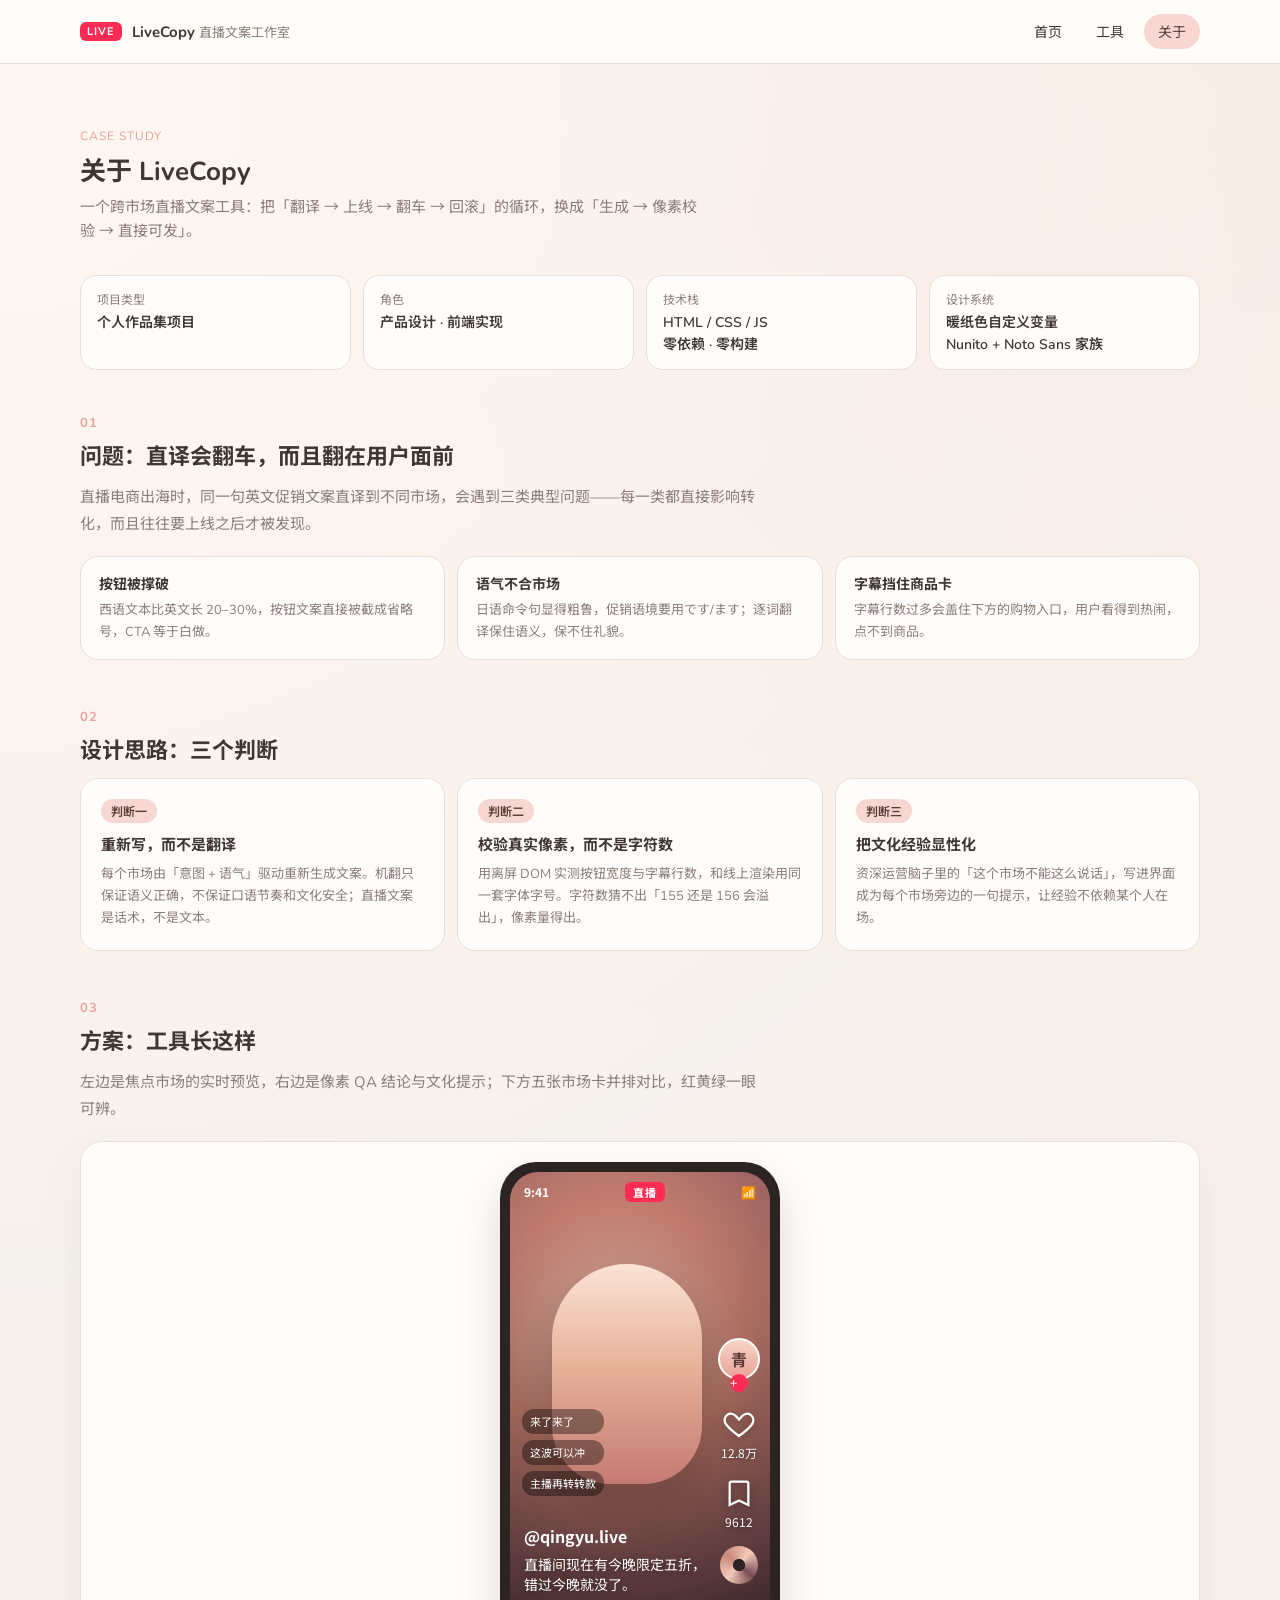
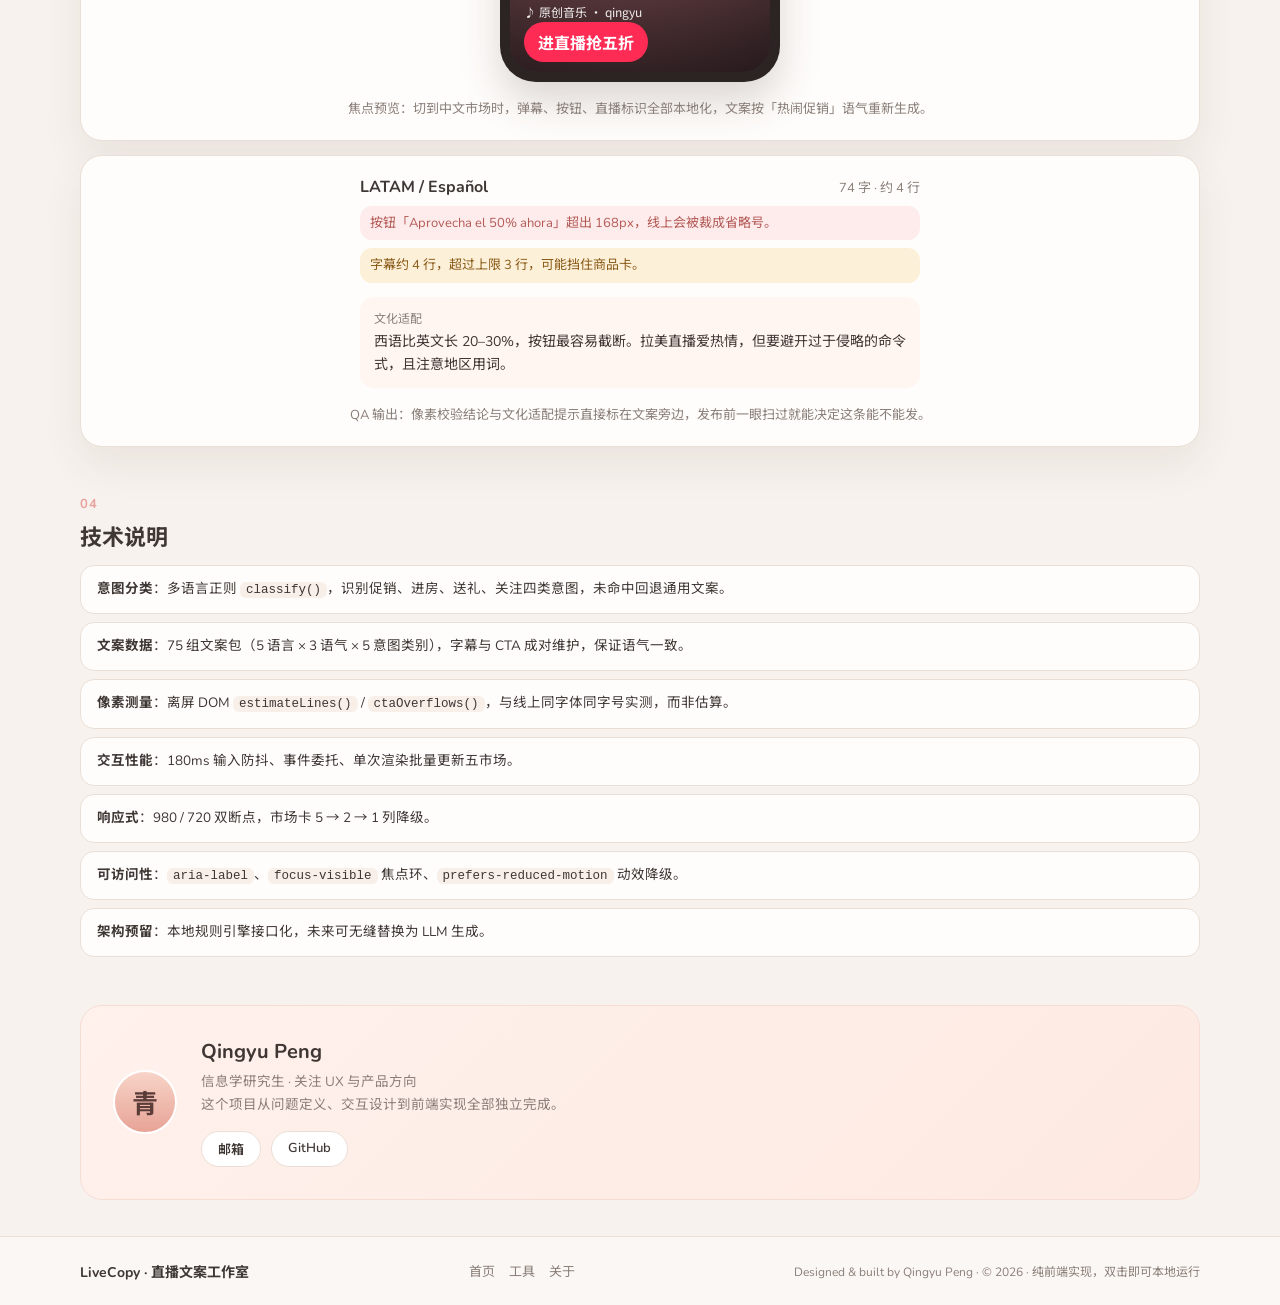
==== commit e4b8e3e5: "Add files via upload" ====
--- a/about.html
+++ b/about.html
@@ -201,10 +201,8 @@
         <h2>Qingyu Peng</h2>
         <p>信息学研究生 · 关注 UX 与产品方向<br/>这个项目从问题定义、交互设计到前端实现全部独立完成。</p>
         <div class="author-links">
-          <!-- TODO: 替换为真实联系方式（邮箱 mailto:、GitHub、LinkedIn 链接） -->
-          <a class="author-link" href="#">邮箱</a>
-          <a class="author-link" href="#">GitHub</a>
-          <a class="author-link" href="#">LinkedIn</a>
+          <a class="author-link" href="mailto:rainiepeng0408@outlook.com">邮箱</a>
+          <a class="author-link" href="https://github.com/rainiepeng0408-arch">GitHub</a>
         </div>
       </div>
     </section>
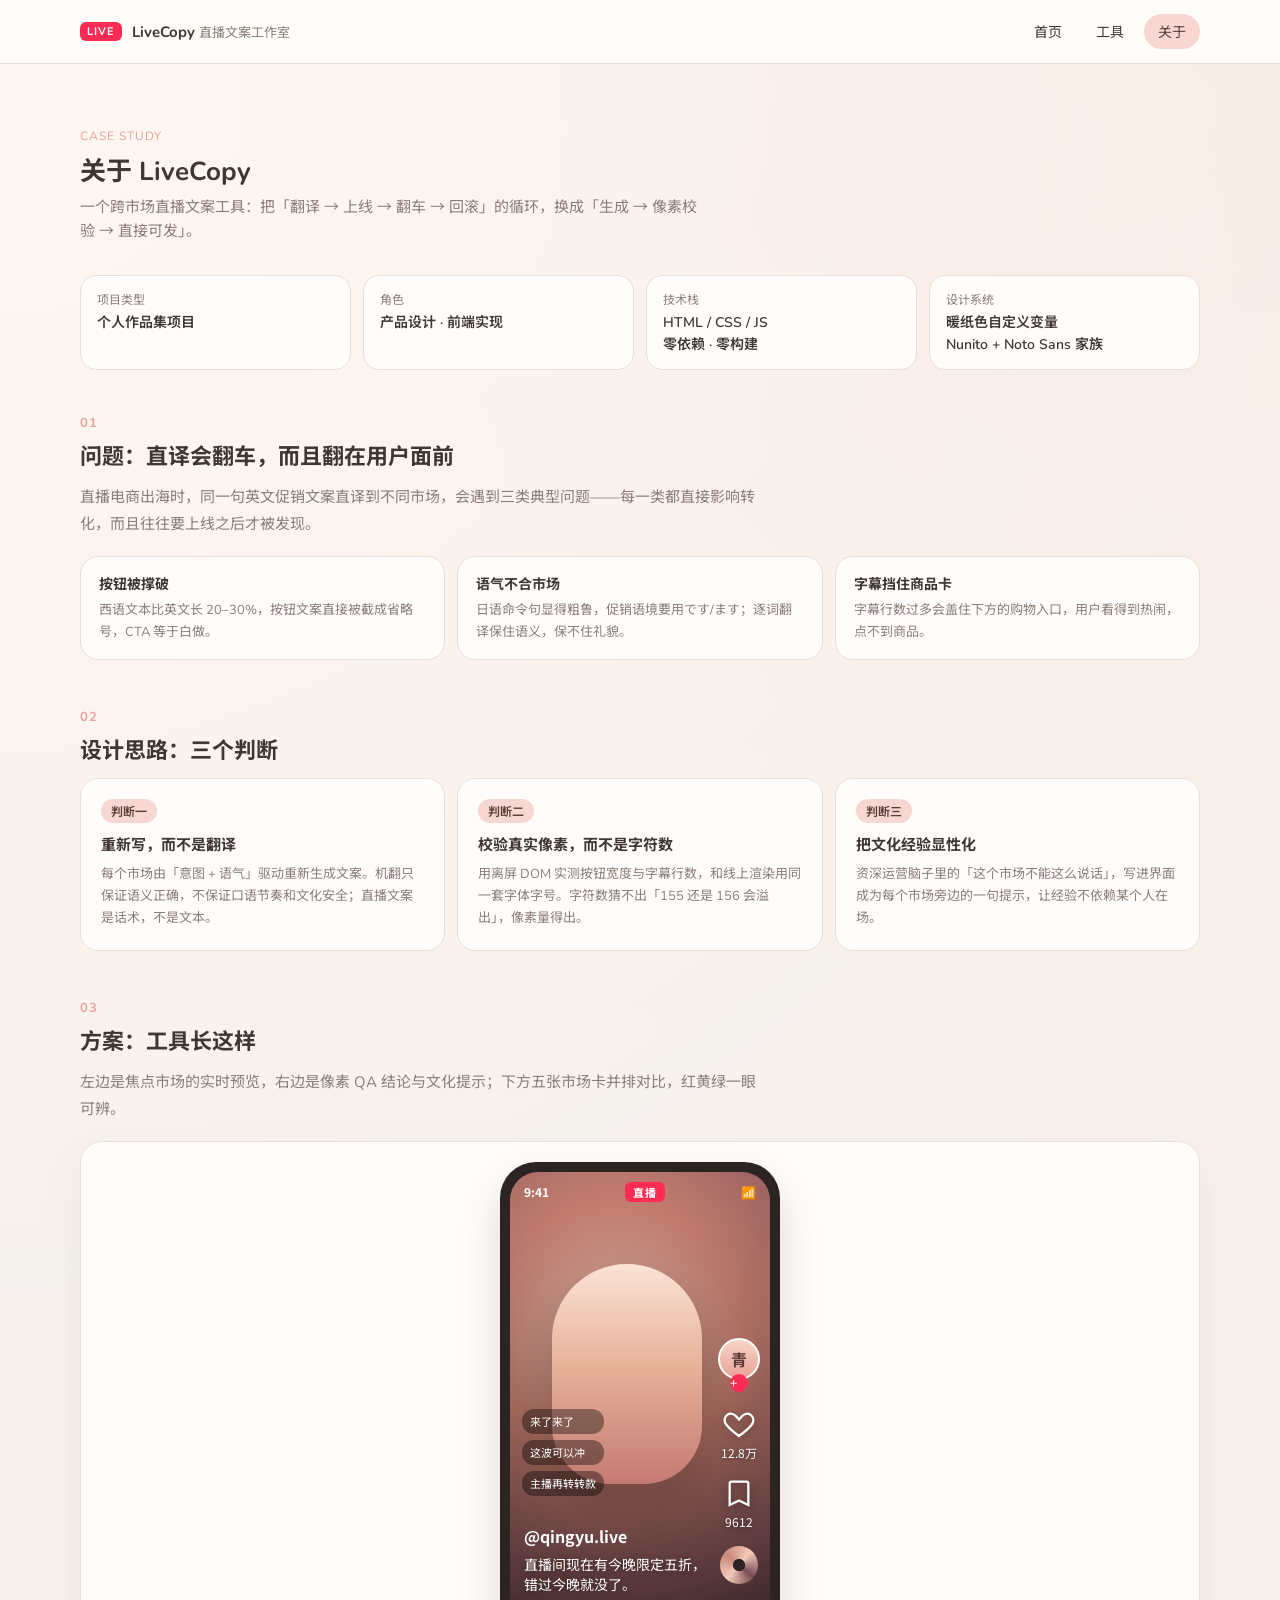
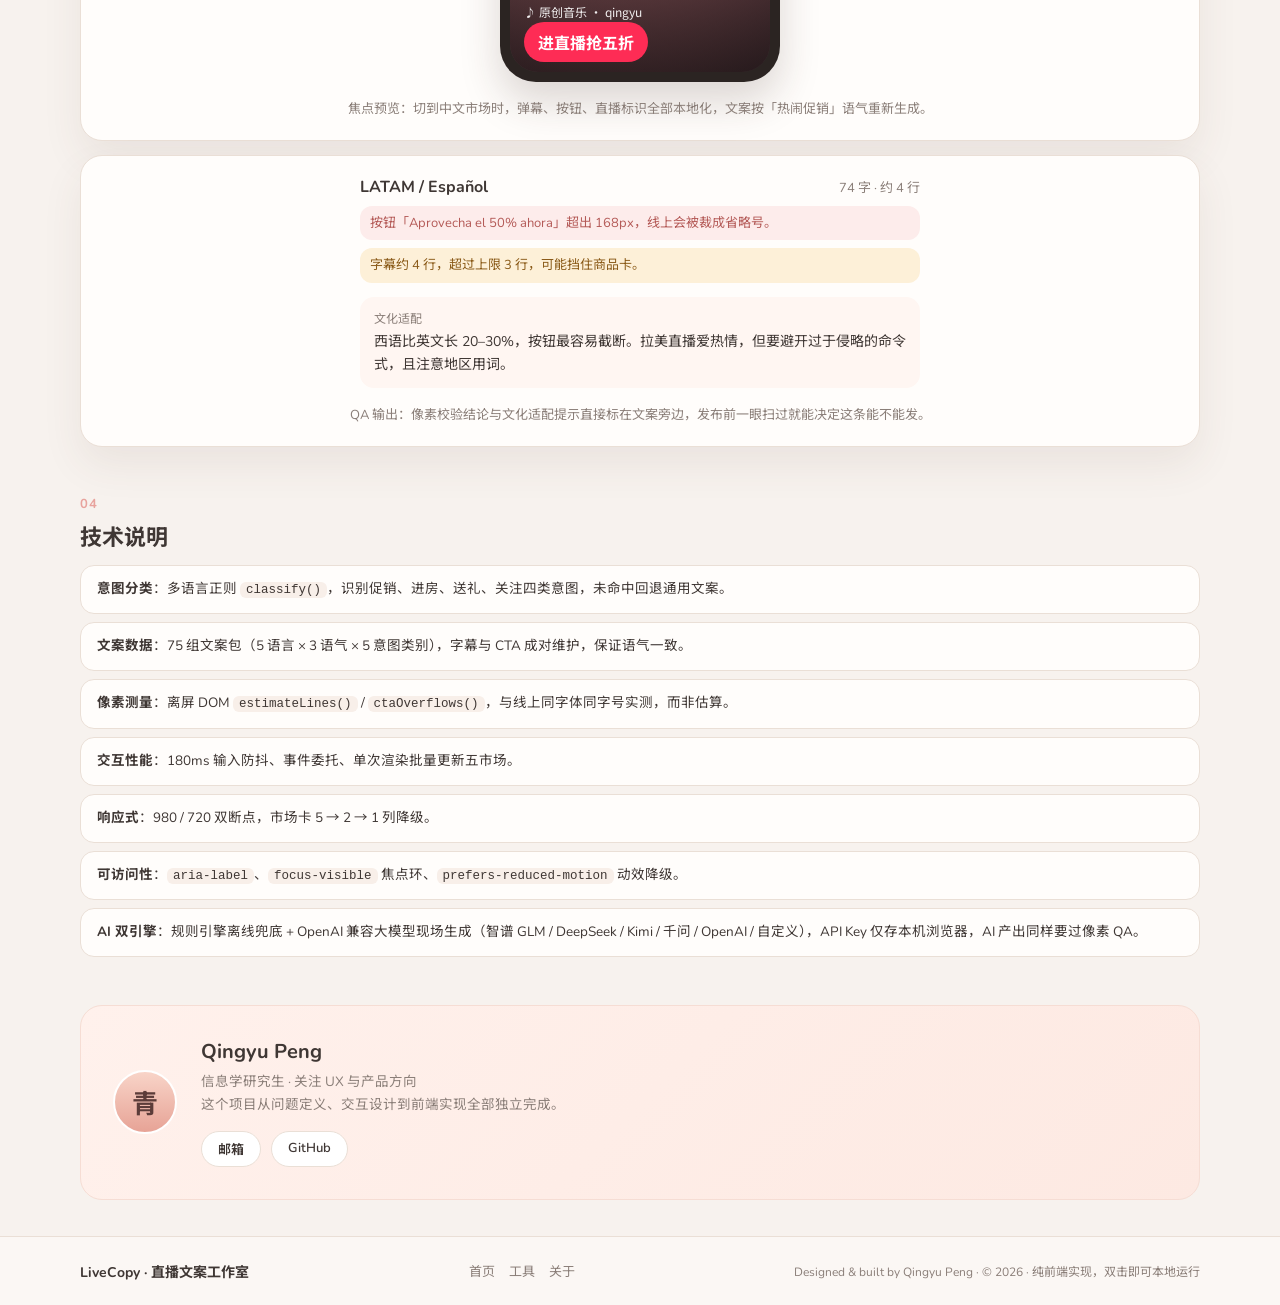
==== commit c9031a03: "Add files via upload" ====
--- a/about.html
+++ b/about.html
@@ -190,7 +190,7 @@
         <li><strong>交互性能</strong>：180ms 输入防抖、事件委托、单次渲染批量更新五市场。</li>
         <li><strong>响应式</strong>：980 / 720 双断点，市场卡 5 → 2 → 1 列降级。</li>
         <li><strong>可访问性</strong>：<code>aria-label</code>、<code>focus-visible</code> 焦点环、<code>prefers-reduced-motion</code> 动效降级。</li>
-        <li><strong>架构预留</strong>：本地规则引擎接口化，未来可无缝替换为 LLM 生成。</li>
+        <li><strong>AI 双引擎</strong>：规则引擎离线兜底 + OpenAI 兼容大模型现场生成（智谱 GLM / DeepSeek / Kimi / 千问 / OpenAI / 自定义），API Key 仅存本机浏览器，AI 产出同样要过像素 QA。</li>
       </ul>
     </section>
 
--- a/styles.css
+++ b/styles.css
@@ -568,6 +568,124 @@
   left: -9999px;
   top: 0;
   width: 202px;
+}
+
+/* ============================================================
+   双引擎面板（规则 / AI）
+   ============================================================ */
+
+.engine-panel {
+  margin-top: 14px;
+  padding: 14px;
+  border: 1px solid var(--line);
+  border-radius: 16px;
+  background: #fff9f6;
+}
+
+.engine-toggle {
+  display: flex;
+  align-items: center;
+  gap: 8px;
+  flex-wrap: wrap;
+  color: var(--muted);
+  font-size: 13px;
+}
+
+.engine-pill {
+  background: #fff;
+  border: 1px solid var(--line);
+  color: var(--ink);
+  padding: 7px 12px;
+  border-radius: 999px;
+  cursor: pointer;
+  font: inherit;
+  font-size: 13px;
+}
+
+.engine-pill.active {
+  background: #ede7fb;
+  border-color: transparent;
+  color: #5b4a9e;
+  font-weight: 700;
+}
+
+.ai-settings {
+  margin-top: 12px;
+  display: grid;
+  gap: 10px;
+}
+
+.ai-row {
+  display: grid;
+  grid-template-columns: repeat(3, minmax(0, 1fr));
+  gap: 8px;
+}
+
+.ai-row label {
+  display: grid;
+  gap: 4px;
+  margin: 0;
+  color: var(--muted);
+  font-size: 12px;
+}
+
+.ai-row select,
+.ai-row input {
+  width: 100%;
+  padding: 7px 10px;
+  border-radius: 10px;
+  background: #fff;
+  border: 1px solid var(--line);
+  color: var(--ink);
+  font: inherit;
+  font-size: 13px;
+}
+
+.ai-actions {
+  display: flex;
+  gap: 12px;
+  align-items: center;
+  flex-wrap: wrap;
+}
+
+.ai-generate-btn {
+  padding: 10px 18px;
+  border-radius: 999px;
+  background: #7c5cd6;
+  border: none;
+  color: #fff;
+  font: inherit;
+  font-size: 13.5px;
+  font-weight: 700;
+  cursor: pointer;
+  transition: transform 0.15s ease, box-shadow 0.15s ease, opacity 0.15s ease;
+}
+
+.ai-generate-btn:hover:not(:disabled) {
+  transform: translateY(-1px);
+  box-shadow: 0 8px 20px rgba(124, 92, 214, 0.3);
+}
+
+.ai-generate-btn:disabled {
+  opacity: 0.55;
+  cursor: wait;
+}
+
+.ai-status {
+  color: var(--muted);
+  font-size: 12.5px;
+  line-height: 1.5;
+}
+
+.badge.ai {
+  background: #ede7fb;
+  color: #5b4a9e;
+}
+
+.meta-title .ai-mark { color: #7c5cd6; }
+
+@media (max-width: 720px) {
+  .ai-row { grid-template-columns: 1fr; }
 }
 
 .measure-caption {
